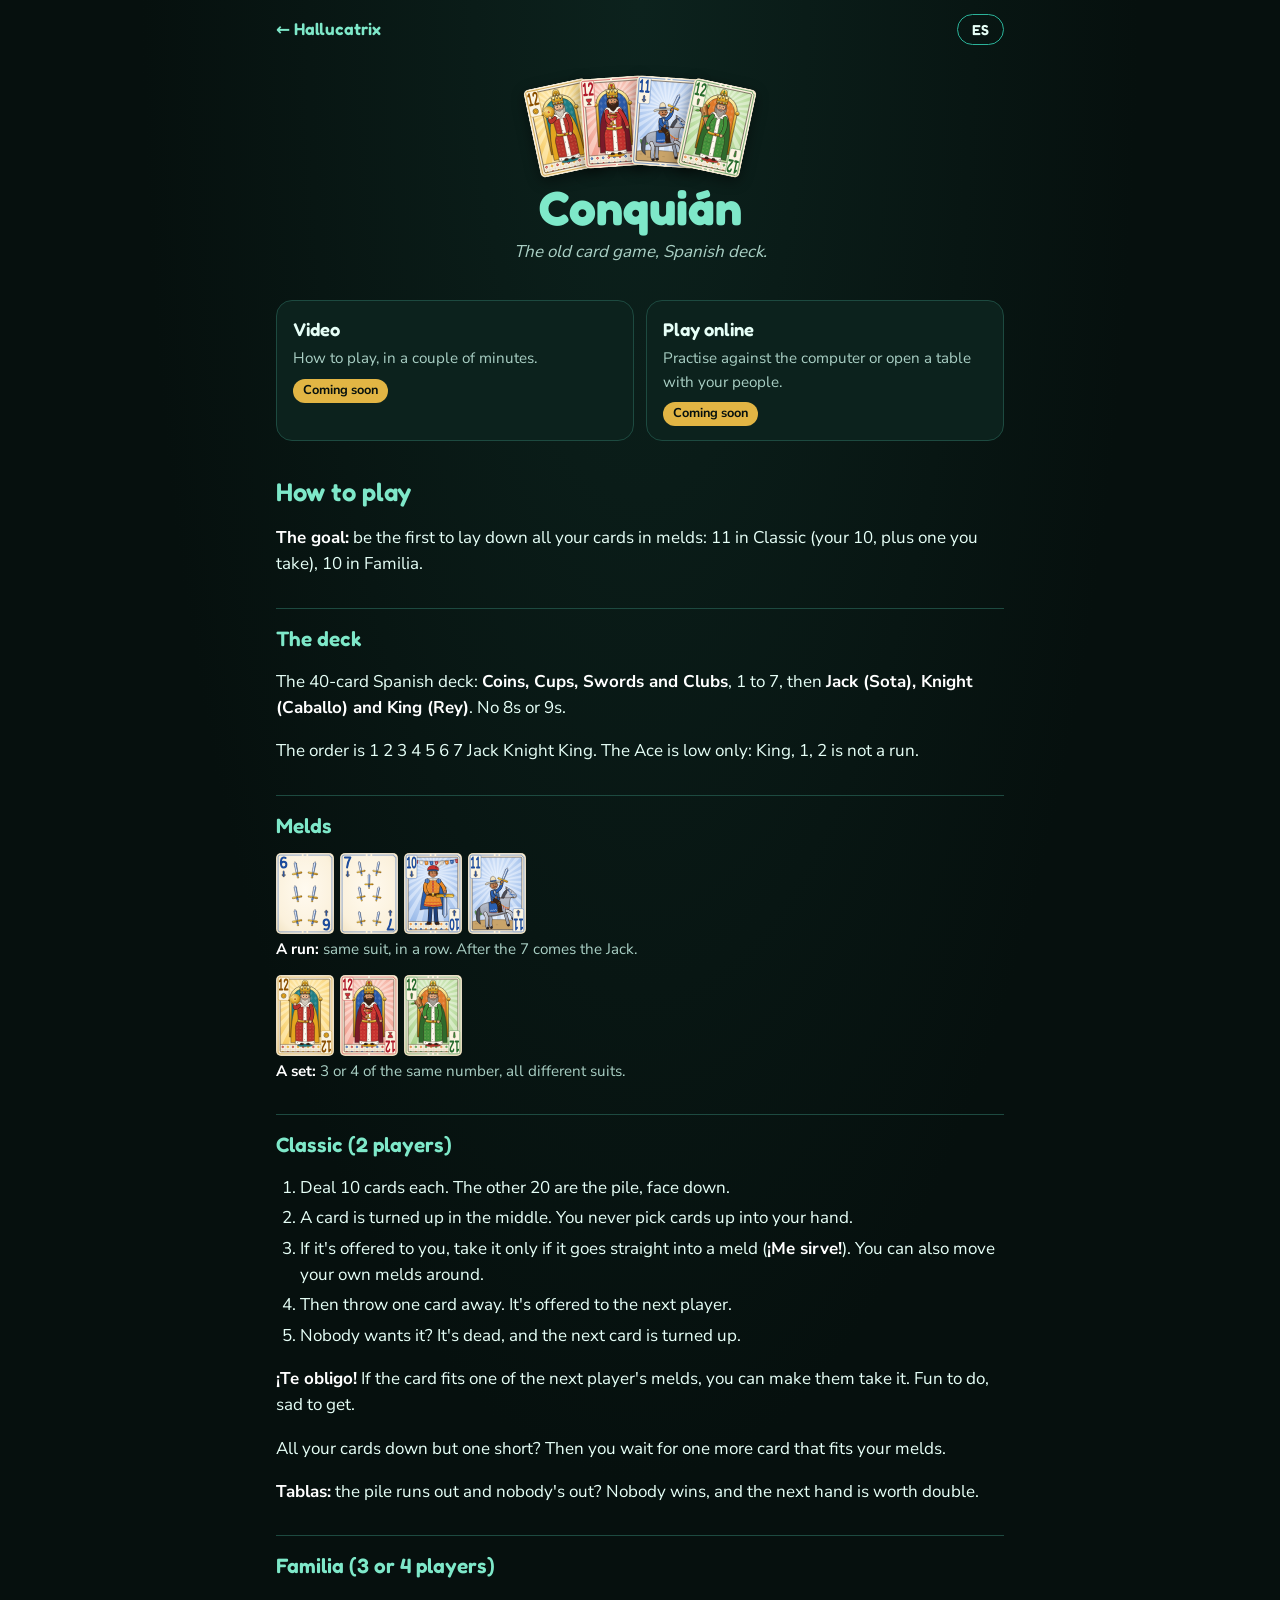
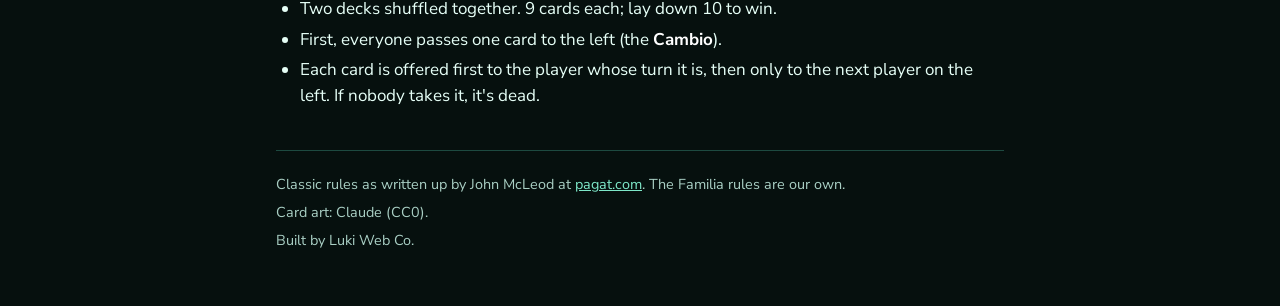
==== conquian/index.html @ 79c41e18 "Publish hallucatrix-site 3de5f92" ====
<!doctype html>
<html lang="es" translate="no">
<head>
  <meta charset="utf-8">
  <meta name="viewport" content="width=device-width, initial-scale=1">
  <meta name="theme-color" content="#06100E">
  <title>Conquián · Hallucatrix</title>
  <meta name="description" lang="es" content="Conquián: el juego de cartas de siempre, con baraja española. Reglas y juego en línea.">
  <meta name="description" lang="en" content="Conquián: the old card game, Spanish deck. Rules and online play.">
  <link rel="icon" href="../favicon.svg" type="image/svg+xml">
  <link rel="stylesheet" href="../css/games.css">
  <script src="../js/lang.js"></script>
  <script defer src="../js/page.js"></script>
</head>
<body class="g-conquian">
  <header class="g-top">
    <a class="g-home" href="../">← Hallucatrix</a>
    <button type="button" id="langToggle" class="g-lang" aria-label="Switch to English">EN</button>
  </header>

  <main>
    <section class="g-hero">
      <div class="g-art" aria-hidden="true">
        <img src="img/o12.svg" alt="" width="64">
        <img src="img/c12.svg" alt="" width="64">
        <img src="img/e11.svg" alt="" width="64">
        <img src="img/b12.svg" alt="" width="64">
      </div>
      <h1>Conquián</h1>
      <p class="g-tagline">
        <span lang="es">El juego de cartas de siempre, con baraja española.</span>
        <span lang="en">The old card game, Spanish deck.</span>
      </p>
    </section>

    <section class="g-actions">
      <div class="g-action">
        <h2><span lang="es">Video</span><span lang="en">Video</span></h2>
        <p><span lang="es">Cómo se juega, en un par de minutos.</span><span lang="en">How to play, in a couple of minutes.</span></p>
        <span class="g-soon"><span lang="es">Muy pronto</span><span lang="en">Coming soon</span></span>
      </div>
      <div class="g-action">
        <h2><span lang="es">Jugar en línea</span><span lang="en">Play online</span></h2>
        <p><span lang="es">Practica contra la computadora o abre una mesa con tu gente.</span><span lang="en">Practise against the computer or open a table with your people.</span></p>
        <span class="g-soon"><span lang="es">Muy pronto</span><span lang="en">Coming soon</span></span>
      </div>
    </section>

    <article class="g-rules">
      <div lang="es">
      <h2>Cómo se juega</h2>
      <p><strong>La meta:</strong> sé quien baje primero todas sus cartas en juegos: 11 en el Clásico (tus 10 y una que tomes), 10 en Familia.</p>

      <h3>La baraja</h3>
      <p>Baraja española de 40 cartas: <strong>Oros, Copas, Espadas y Bastos</strong>, del 1 al 7 y luego <strong>Sota, Caballo y Rey</strong>. No hay 8 ni 9.</p>
      <p>El orden es 1 2 3 4 5 6 7 Sota Caballo Rey. El As va solo abajo: Rey, 1, 2 no es corrida.</p>

      <h3>Los juegos</h3>
      <figure class="g-example">
        <div class="g-cards">
          <img src="img/e6.svg" alt="6 de Espadas" width="58">
          <img src="img/e7.svg" alt="7 de Espadas" width="58">
          <img src="img/e10.svg" alt="Sota de Espadas" width="58">
          <img src="img/e11.svg" alt="Caballo de Espadas" width="58">
        </div>
        <figcaption><strong>Corrida:</strong> mismo palo, seguidas. Después del 7 va la Sota.</figcaption>
      </figure>
      <figure class="g-example">
        <div class="g-cards">
          <img src="img/o12.svg" alt="Rey de Oros" width="58">
          <img src="img/c12.svg" alt="Rey de Copas" width="58">
          <img src="img/b12.svg" alt="Rey de Bastos" width="58">
        </div>
        <figcaption><strong>Tercia:</strong> 3 o 4 del mismo número, de palos distintos.</figcaption>
      </figure>

      <h3>Clásico (2 personas)</h3>
      <ol>
        <li>Reparte 10 cartas a cada quien. Las otras 20 son el mazo, boca abajo.</li>
        <li>Se voltea una carta en medio. Aquí nunca se mete nada a la mano.</li>
        <li>Si te la ofrecen, solo la tomas si la bajas en ese momento en un juego (<strong>¡Me sirve!</strong>). También puedes reacomodar tus juegos.</li>
        <li>Luego tiras una carta. Se la ofrecen al que sigue.</li>
        <li>¿Nadie la quiere? Se muere, y se voltea la siguiente.</li>
      </ol>
      <p><strong>¡Te obligo!</strong> Si la carta le hace juego al que sigue, lo puedes obligar a tomarla. Da gusto hacerlo y coraje que te lo hagan.</p>
      <p>¿Ya bajaste todas y te falta una? Esperas una carta más que le quede a tus juegos.</p>
      <p><strong>Tablas:</strong> ¿se acaba el mazo y nadie ganó? Nadie gana, y la siguiente mano vale doble.</p>

      <h3>En familia (3 o 4 personas)</h3>
      <ul>
        <li>Dos barajas revueltas. 9 cartas a cada quien; ganas al bajar 10.</li>
        <li>Al empezar, todos le pasan una carta al de la izquierda (el <strong>Cambio</strong>).</li>
        <li>Cada carta se le ofrece primero a quien le toca y luego solo al de su izquierda. Si nadie la toma, se muere.</li>
      </ul>
      </div>

      <div lang="en">
      <h2>How to play</h2>
      <p><strong>The goal:</strong> be the first to lay down all your cards in melds: 11 in Classic (your 10, plus one you take), 10 in Familia.</p>

      <h3>The deck</h3>
      <p>The 40-card Spanish deck: <strong>Coins, Cups, Swords and Clubs</strong>, 1 to 7, then <strong>Jack (Sota), Knight (Caballo) and King (Rey)</strong>. No 8s or 9s.</p>
      <p>The order is 1 2 3 4 5 6 7 Jack Knight King. The Ace is low only: King, 1, 2 is not a run.</p>

      <h3>Melds</h3>
      <figure class="g-example">
        <div class="g-cards">
          <img src="img/e6.svg" alt="6 of Swords" width="58">
          <img src="img/e7.svg" alt="7 of Swords" width="58">
          <img src="img/e10.svg" alt="Jack of Swords" width="58">
          <img src="img/e11.svg" alt="Knight of Swords" width="58">
        </div>
        <figcaption><strong>A run:</strong> same suit, in a row. After the 7 comes the Jack.</figcaption>
      </figure>
      <figure class="g-example">
        <div class="g-cards">
          <img src="img/o12.svg" alt="King of Coins" width="58">
          <img src="img/c12.svg" alt="King of Cups" width="58">
          <img src="img/b12.svg" alt="King of Clubs" width="58">
        </div>
        <figcaption><strong>A set:</strong> 3 or 4 of the same number, all different suits.</figcaption>
      </figure>

      <h3>Classic (2 players)</h3>
      <ol>
        <li>Deal 10 cards each. The other 20 are the pile, face down.</li>
        <li>A card is turned up in the middle. You never pick cards up into your hand.</li>
        <li>If it's offered to you, take it only if it goes straight into a meld (<strong>¡Me sirve!</strong>). You can also move your own melds around.</li>
        <li>Then throw one card away. It's offered to the next player.</li>
        <li>Nobody wants it? It's dead, and the next card is turned up.</li>
      </ol>
      <p><strong>¡Te obligo!</strong> If the card fits one of the next player's melds, you can make them take it. Fun to do, sad to get.</p>
      <p>All your cards down but one short? Then you wait for one more card that fits your melds.</p>
      <p><strong>Tablas:</strong> the pile runs out and nobody's out? Nobody wins, and the next hand is worth double.</p>

      <h3>Familia (3 or 4 players)</h3>
      <ul>
        <li>Two decks shuffled together. 9 cards each; lay down 10 to win.</li>
        <li>First, everyone passes one card to the left (the <strong>Cambio</strong>).</li>
        <li>Each card is offered first to the player whose turn it is, then only to the next player on the left. If nobody takes it, it's dead.</li>
      </ul>
      </div>
    </article>

    <footer class="g-credits">
      <p><span lang="es">Reglas clásicas según John McLeod, en <a href="https://www.pagat.com/rummy/conquian.html" rel="noopener noreferrer">pagat.com</a>. Las reglas en familia son nuestras.</span><span lang="en">Classic rules as written up by John McLeod at <a href="https://www.pagat.com/rummy/conquian.html" rel="noopener noreferrer">pagat.com</a>. The Familia rules are our own.</span></p>
      <p><span lang="es">Arte de las cartas: Claude (CC0).</span><span lang="en">Card art: Claude (CC0).</span></p>
      <p><span lang="es">Hecho por Luki Web Co.</span><span lang="en">Built by Luki Web Co.</span></p>
    </footer>
  </main>
</body>
</html>
---- css/games.css ----
/* Game pages (/puntos/, /conquian/): rules, how-to and play. Same palette and fonts as the hub. */
@font-face { font-family: Fredoka; font-weight: 600; font-display: swap; src: url("../fonts/fredoka-latin-600-normal.woff2") format("woff2"); }
@font-face { font-family: Fredoka; font-weight: 700; font-display: swap; src: url("../fonts/fredoka-latin-700-normal.woff2") format("woff2"); }
@font-face { font-family: "Nunito Sans"; font-weight: 400; font-display: swap; src: url("../fonts/nunito-sans-latin-400-normal.woff2") format("woff2"); }
@font-face { font-family: "Nunito Sans"; font-weight: 700; font-display: swap; src: url("../fonts/nunito-sans-latin-700-normal.woff2") format("woff2"); }

:root {
  color-scheme: dark;
  --bg: #06100e;
  --panel: #0c221d;
  --line: #1d4a40;
  --ink: #e6fff7;
  --soft: #a9cfc4;
  --mint: #7ee8c9;
  --teal: #2bb39a;
  --accent: #ff8a5b;
  font-family: "Nunito Sans", system-ui, sans-serif;
  color: var(--ink);
  background: var(--bg);
}

.g-conquian { --accent: #e2b544; }

* { box-sizing: border-box; }

body {
  margin: 0;
  min-height: 100vh;
  background: radial-gradient(ellipse at 50% 0%, #0c221d 0%, var(--bg) 55%);
  line-height: 1.55;
  font-size: 1.0625rem;
}

html[lang="es"] body [lang="en"],
html[lang="en"] body [lang="es"] { display: none; }

a { color: var(--mint); }
a:hover { color: #b8f5e2; }
a:focus-visible, button:focus-visible { outline: 2px solid var(--ink); outline-offset: 3px; }

.g-top {
  display: flex;
  align-items: center;
  justify-content: space-between;
  gap: 12px;
  max-width: 760px;
  margin: 0 auto;
  padding: 14px 16px;
}

.g-home {
  font-family: Fredoka, system-ui, sans-serif;
  font-weight: 600;
  text-decoration: none;
}

.g-lang {
  border: 1px solid var(--teal);
  border-radius: 999px;
  background: transparent;
  color: var(--ink);
  font: 600 0.9rem Fredoka, system-ui, sans-serif;
  padding: 6px 14px;
  cursor: pointer;
}
.g-lang:hover { background: rgb(43 179 154 / 18%); }

main {
  max-width: 760px;
  margin: 0 auto;
  padding: 0 16px 48px;
}

.g-hero {
  text-align: center;
  padding: 18px 0 8px;
}

.g-art {
  display: flex;
  justify-content: center;
  align-items: flex-end;
  gap: 10px;
  margin-bottom: 14px;
}
.g-art img { width: 52px; height: 52px; }
.g-conquian .g-art { gap: 0; }
.g-conquian .g-art img { width: 64px; height: auto; border-radius: 6px; margin: 0 -6px; box-shadow: 0 4px 14px rgb(0 0 0 / 45%); }
.g-conquian .g-art img:nth-child(1) { transform: rotate(-12deg) translateY(6px); }
.g-conquian .g-art img:nth-child(2) { transform: rotate(-4deg); }
.g-conquian .g-art img:nth-child(3) { transform: rotate(4deg); }
.g-conquian .g-art img:nth-child(4) { transform: rotate(12deg) translateY(6px); }

h1 {
  font-family: Fredoka, system-ui, sans-serif;
  font-weight: 700;
  font-size: clamp(2rem, 8vw, 3rem);
  line-height: 1.1;
  margin: 0 0 6px;
  color: var(--mint);
}

.g-tagline {
  margin: 0;
  color: var(--soft);
  font-style: italic;
}

.g-actions {
  display: grid;
  grid-template-columns: repeat(auto-fit, minmax(200px, 1fr));
  gap: 12px;
  margin: 26px 0 8px;
}

.g-action {
  border: 1px solid var(--line);
  border-radius: 16px;
  background: var(--panel);
  padding: 14px 16px;
}
.g-action h2 {
  font-family: Fredoka, system-ui, sans-serif;
  font-weight: 600;
  font-size: 1.15rem;
  margin: 0 0 4px;
  color: var(--ink);
}
.g-action p { margin: 0; color: var(--soft); font-size: 0.95rem; }
.g-soon {
  display: inline-block;
  margin-top: 8px;
  border-radius: 999px;
  padding: 2px 10px;
  font-size: 0.8rem;
  font-weight: 700;
  color: var(--bg);
  background: var(--accent);
}

.g-rules h2, .g-rules h3 {
  font-family: Fredoka, system-ui, sans-serif;
  font-weight: 600;
  color: var(--mint);
  line-height: 1.2;
}
.g-rules h2 { font-size: 1.6rem; margin: 36px 0 8px; }
.g-rules h3 { font-size: 1.3rem; margin: 30px 0 8px; padding-top: 18px; border-top: 1px solid var(--line); }
.g-rules h4 { font-size: 1.05rem; margin: 18px 0 6px; color: var(--ink); }
.g-rules strong { color: #fff; }
.g-rules ul, .g-rules ol { padding-left: 1.4em; }
.g-rules li { margin: 4px 0; }
.g-rules li > p { margin: 8px 0; }

.g-rules blockquote {
  margin: 10px 0 14px;
  padding: 10px 14px;
  border-left: 4px solid var(--accent);
  border-radius: 0 12px 12px 0;
  background: var(--panel);
}

.g-table { overflow-x: auto; margin: 12px 0; }
.g-table table { border-collapse: collapse; width: 100%; min-width: 300px; font-size: 0.95rem; }
.g-table th, .g-table td { border: 1px solid var(--line); padding: 6px 8px; text-align: center; }
.g-table th { background: var(--panel); font-weight: 700; }

.g-cards {
  display: flex;
  flex-wrap: wrap;
  gap: 6px;
  margin: 8px 0 4px;
}
.g-cards img { width: 58px; height: auto; border-radius: 5px; }
.g-example { margin: 14px 0; }
.g-example figcaption { color: var(--soft); font-size: 0.95rem; }

.g-credits {
  margin-top: 40px;
  padding-top: 16px;
  border-top: 1px solid var(--line);
  color: var(--soft);
  font-size: 0.9rem;
}
.g-credits p { margin: 6px 0; }

@media (max-width: 420px) {
  body { font-size: 1rem; }
  .g-art img { width: 44px; height: 44px; }
  .g-conquian .g-art img { width: 52px; }
}
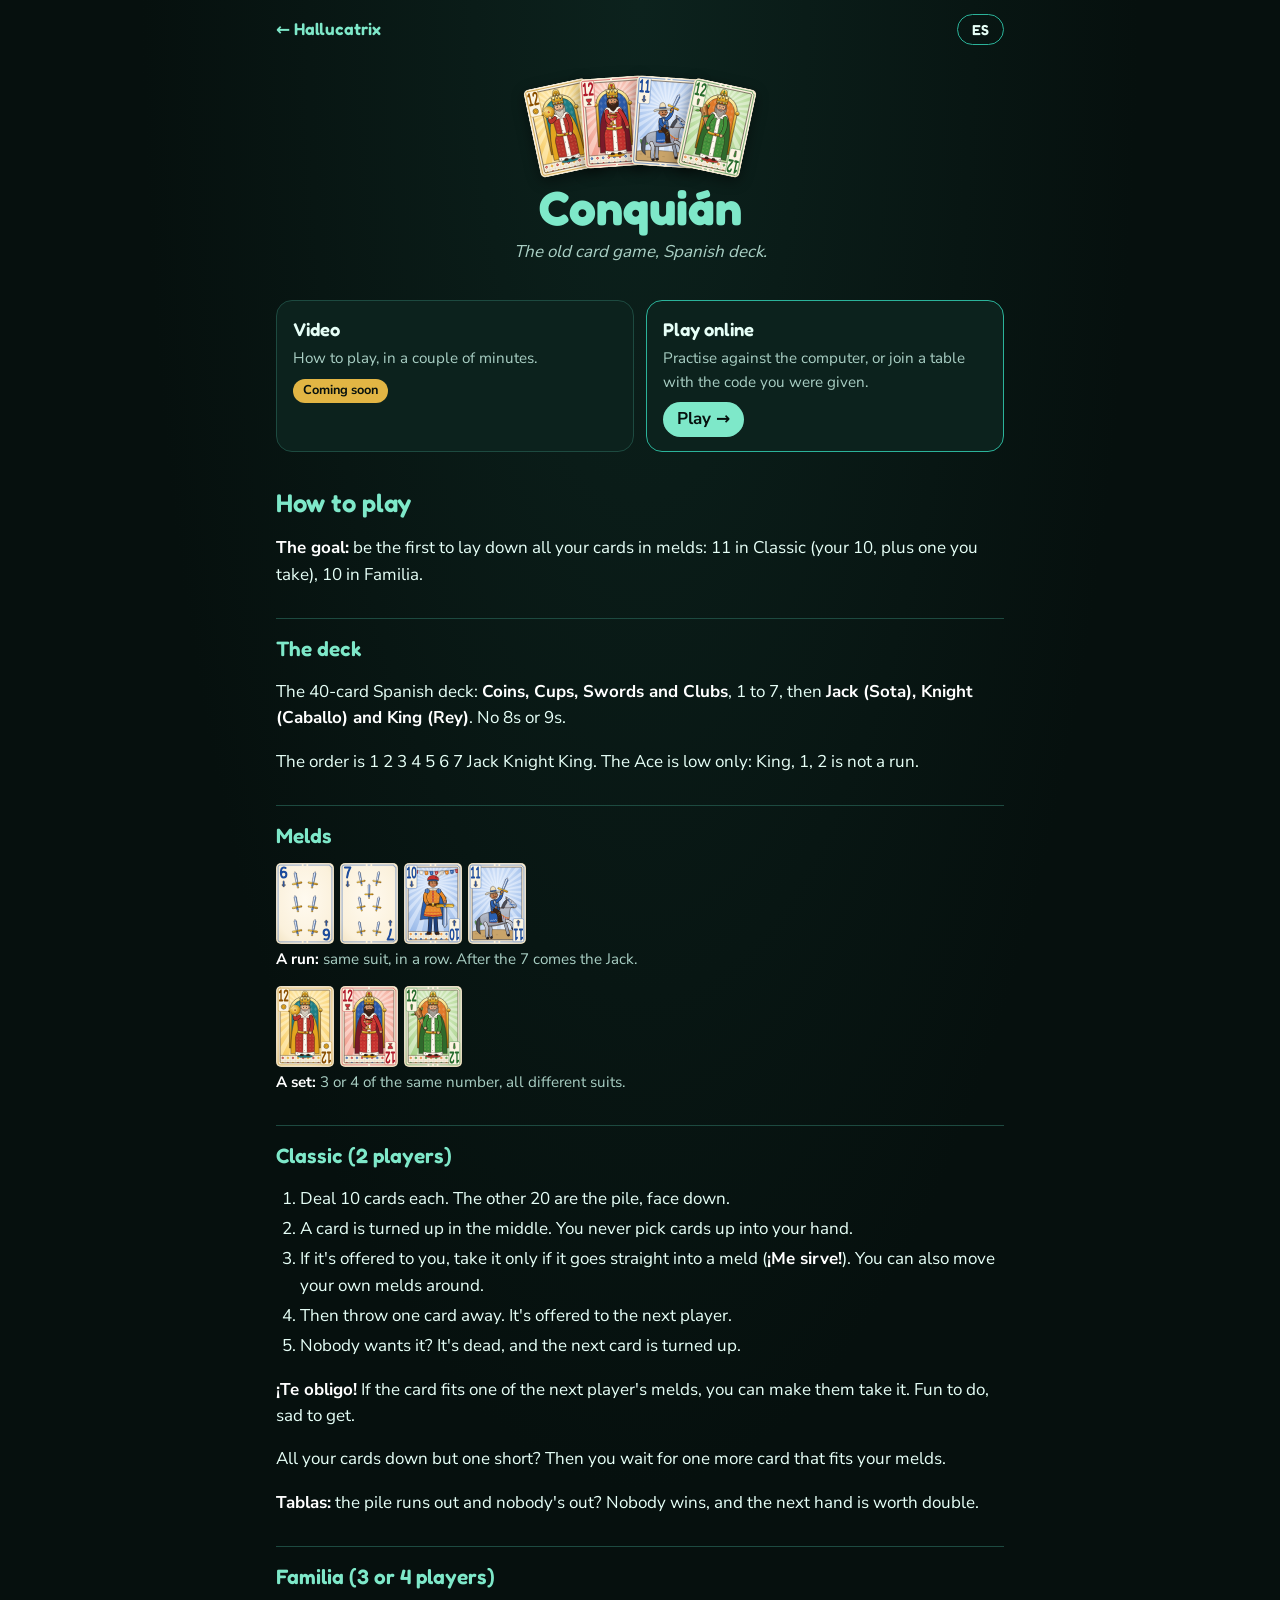
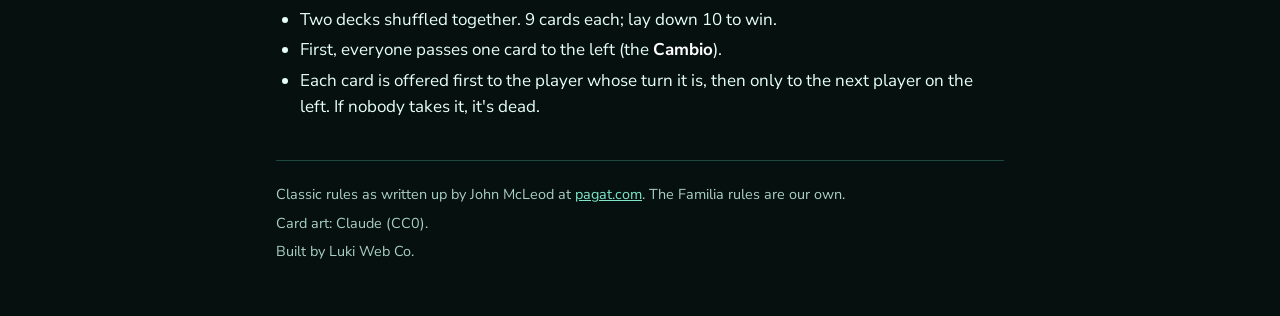
==== commit 7622eb19: "Publish hallucatrix-site bb7dda6" ====
--- a/conquian/index.html
+++ b/conquian/index.html
@@ -39,11 +39,11 @@
         <p><span lang="es">Cómo se juega, en un par de minutos.</span><span lang="en">How to play, in a couple of minutes.</span></p>
         <span class="g-soon"><span lang="es">Muy pronto</span><span lang="en">Coming soon</span></span>
       </div>
-      <div class="g-action">
+      <a class="g-action g-action-link" href="../play/">
         <h2><span lang="es">Jugar en línea</span><span lang="en">Play online</span></h2>
-        <p><span lang="es">Practica contra la computadora o abre una mesa con tu gente.</span><span lang="en">Practise against the computer or open a table with your people.</span></p>
-        <span class="g-soon"><span lang="es">Muy pronto</span><span lang="en">Coming soon</span></span>
-      </div>
+        <p><span lang="es">Practica contra la computadora, o entra a una mesa con el código que te pasaron.</span><span lang="en">Practise against the computer, or join a table with the code you were given.</span></p>
+        <span class="g-go"><span lang="es">Jugar →</span><span lang="en">Play →</span></span>
+      </a>
     </section>
 
     <article class="g-rules">
--- a/css/games.css
+++ b/css/games.css
@@ -127,6 +127,17 @@
   color: var(--ink);
 }
 .g-action p { margin: 0; color: var(--soft); font-size: 0.95rem; }
+.g-action-link { display: block; text-decoration: none; color: inherit; border-color: var(--teal); }
+.g-action-link:hover { background: #10302a; }
+.g-go {
+  display: inline-block;
+  margin-top: 8px;
+  border-radius: 999px;
+  padding: 4px 14px;
+  font-weight: 700;
+  color: var(--bg);
+  background: var(--mint);
+}
 .g-soon {
   display: inline-block;
   margin-top: 8px;
